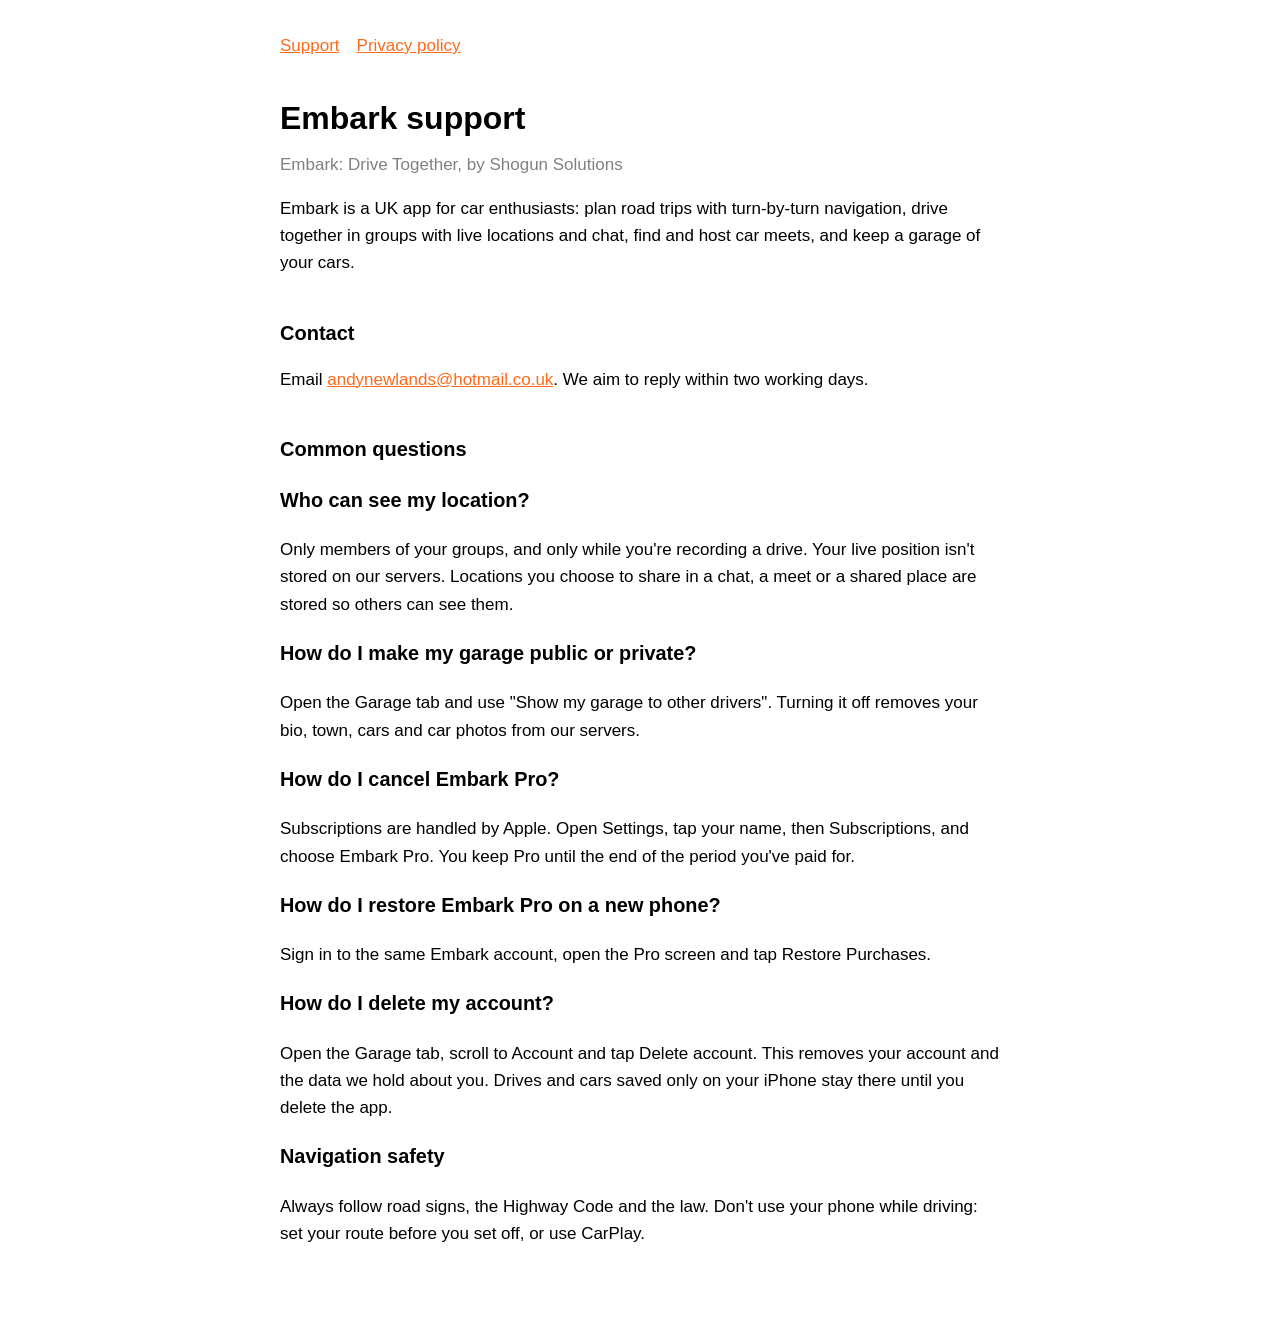
==== index.html @ 8eef8c78 "docs: Embark support page and privacy policy" ====
<!doctype html>
<html lang="en-GB">
<head>
<meta charset="utf-8">
<meta name="viewport" content="width=device-width, initial-scale=1">
<title>Embark Support</title>
<link rel="stylesheet" href="style.css">
</head>
<body>
<nav><a href="index.html">Support</a><a href="privacy.html">Privacy policy</a></nav>
<h1>Embark support</h1>
<p class="updated">Embark: Drive Together, by Shogun Solutions</p>
<p>Embark is a UK app for car enthusiasts: plan road trips with turn-by-turn navigation, drive together in groups with live locations and chat, find and host car meets, and keep a garage of your cars.</p>

<h2>Contact</h2>
<p>Email <a href="mailto:andynewlands@hotmail.co.uk">andynewlands@hotmail.co.uk</a>. We aim to reply within two working days.</p>

<h2>Common questions</h2>
<h3>Who can see my location?</h3>
<p>Only members of your groups, and only while you're recording a drive. Your live position isn't stored on our servers. Locations you choose to share in a chat, a meet or a shared place are stored so others can see them.</p>
<h3>How do I make my garage public or private?</h3>
<p>Open the Garage tab and use "Show my garage to other drivers". Turning it off removes your bio, town, cars and car photos from our servers.</p>
<h3>How do I cancel Embark Pro?</h3>
<p>Subscriptions are handled by Apple. Open Settings, tap your name, then Subscriptions, and choose Embark Pro. You keep Pro until the end of the period you've paid for.</p>
<h3>How do I restore Embark Pro on a new phone?</h3>
<p>Sign in to the same Embark account, open the Pro screen and tap Restore Purchases.</p>
<h3>How do I delete my account?</h3>
<p>Open the Garage tab, scroll to Account and tap Delete account. This removes your account and the data we hold about you. Drives and cars saved only on your iPhone stay there until you delete the app.</p>
<h3>Navigation safety</h3>
<p>Always follow road signs, the Highway Code and the law. Don't use your phone while driving: set your route before you set off, or use CarPlay.</p>
</body>
</html>
---- style.css ----
:root { color-scheme: light dark; --accent: #ff6a1a; }
body { font: 17px/1.6 -apple-system, BlinkMacSystemFont, "Segoe UI", sans-serif; max-width: 720px; margin: 0 auto; padding: 32px 20px 64px; }
h1 { font-size: 2rem; margin-bottom: 0.2em; }
h2 { font-size: 1.25rem; margin-top: 2em; }
a { color: var(--accent); }
.updated { color: gray; margin-top: 0; }
nav { margin-bottom: 2em; }
nav a { margin-right: 1em; }
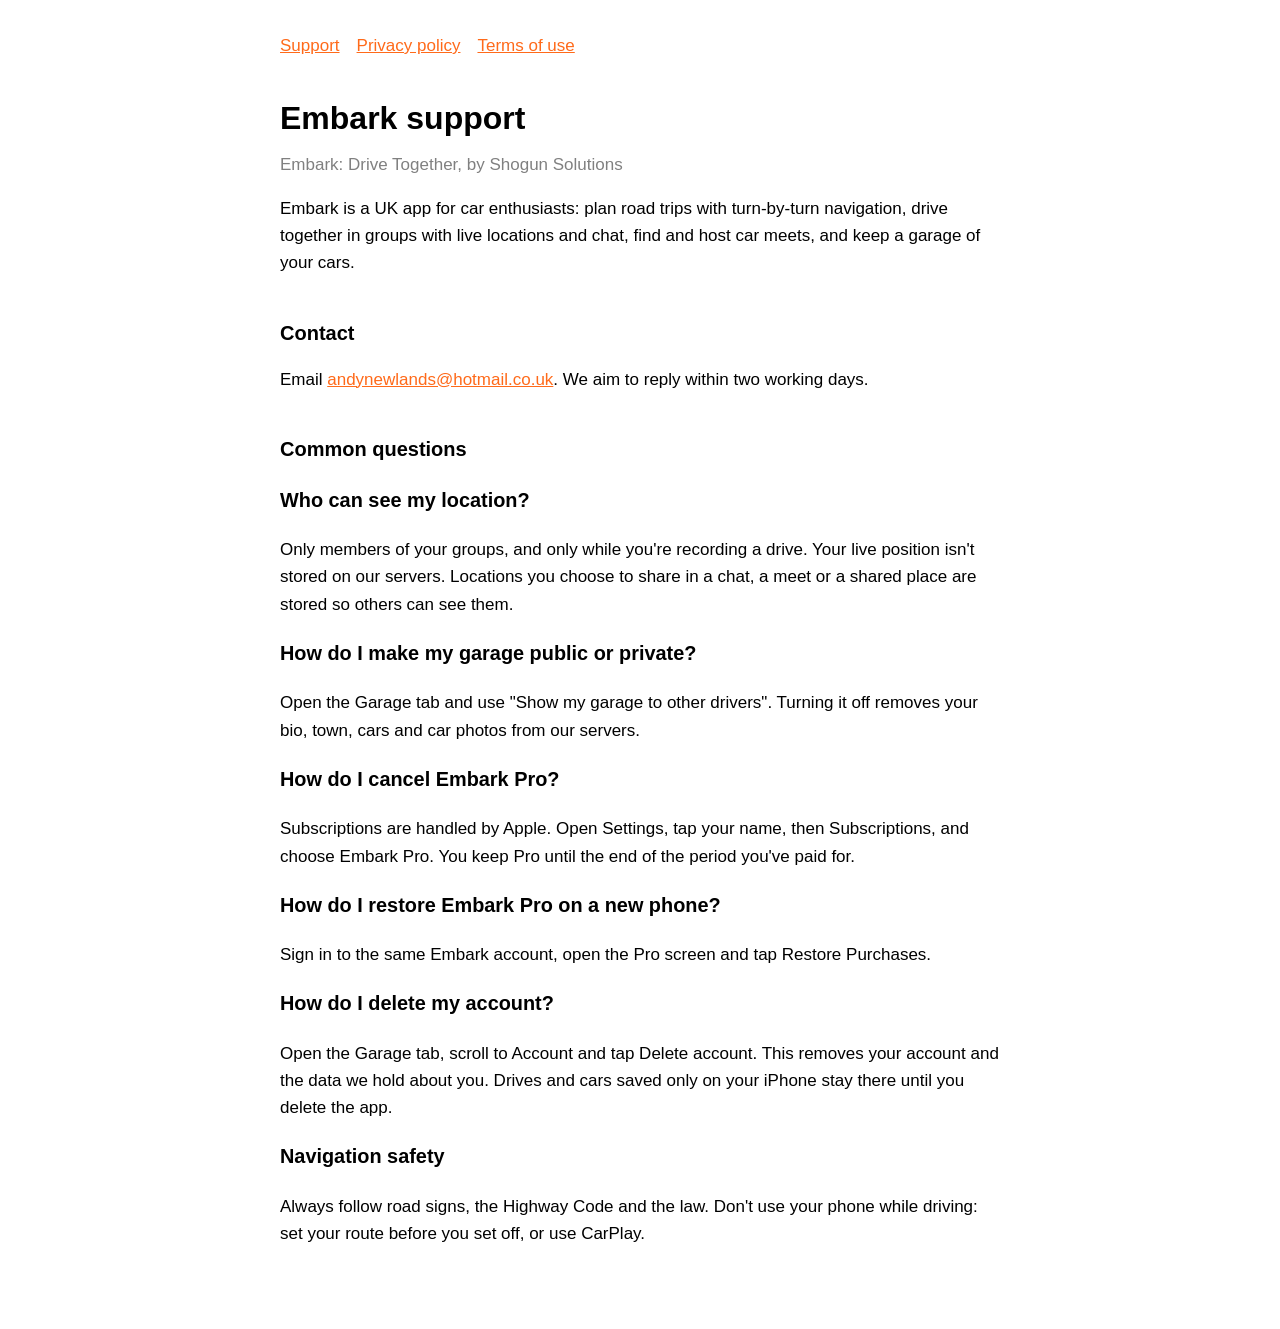
==== commit 69a9b0b1: "docs: terms of use with community rules" ====
--- a/index.html
+++ b/index.html
@@ -7,7 +7,7 @@
 <link rel="stylesheet" href="style.css">
 </head>
 <body>
-<nav><a href="index.html">Support</a><a href="privacy.html">Privacy policy</a></nav>
+<nav><a href="index.html">Support</a><a href="privacy.html">Privacy policy</a><a href="terms.html">Terms of use</a></nav>
 <h1>Embark support</h1>
 <p class="updated">Embark: Drive Together, by Shogun Solutions</p>
 <p>Embark is a UK app for car enthusiasts: plan road trips with turn-by-turn navigation, drive together in groups with live locations and chat, find and host car meets, and keep a garage of your cars.</p>
